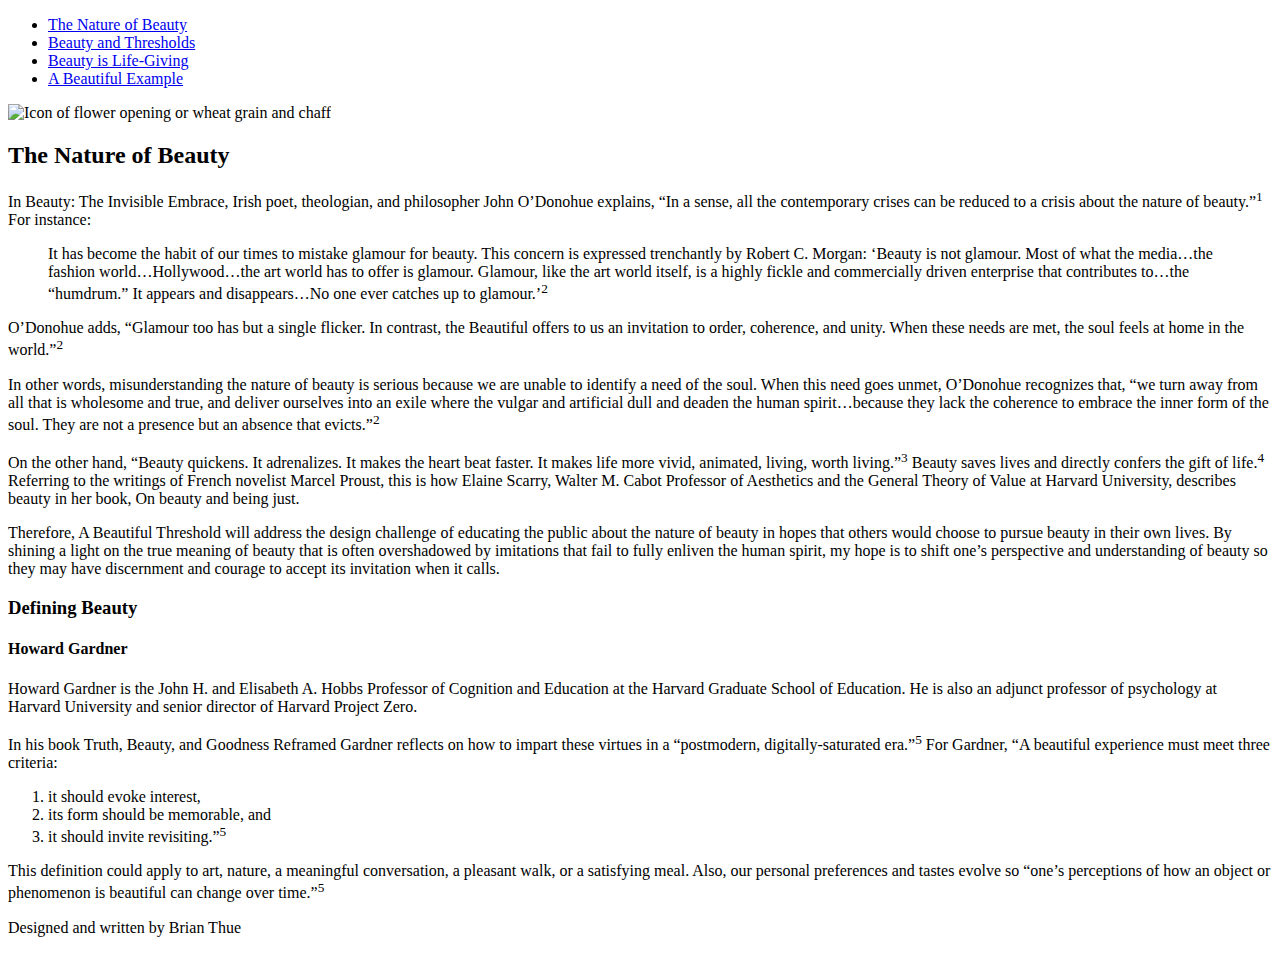
==== index.html @ b4523944 "Initial Commit" ====
<!doctype html>
<html lang="en">
<head>
	<meta charset="utf-8">
	<title>A Beautiful Threshold</title>
	<link type="text/css" rel="stylesheet" href="index_style.css">
	<link href="insert font here" rel="stylesheet">
</head>

<body>
	<nav class="main-nav">
		<ul>
			<li><a href="the_nature_of_beauty.html">The Nature of Beauty</a></li>
			<li><a href="beauty_and_thresholds.html">Beauty and Thresholds</a></li>
			<li><a href="beauty_is_life-giving.html">Beauty is Life-Giving</a></li>
			<li><a href="a_beautiful_example.html">A Beautiful Example</a></li>
		</ul>
	</nav>

	<section class="main-content">
		<img src="images/insert image here" alt="Icon of flower opening or wheat grain and chaff">

		<section class="content">
			<h2>The Nature of Beauty</h2>

			<p>In Beauty: The Invisible Embrace, Irish poet, theologian, and philosopher John O’Donohue explains, “In a sense, all the contemporary crises can be reduced to a crisis about the nature of beauty.”<sup>1</sup> For instance:</p>

			<blockquote>It has become the habit of our times to mistake glamour for beauty. This concern is expressed trenchantly by Robert C. Morgan: ‘Beauty is not glamour. Most of what the media…the fashion world…Hollywood…the art world has to offer is glamour. Glamour, like the art world itself, is a highly fickle and commercially driven enterprise that contributes to…the “humdrum.” It appears and disappears…No one ever catches up to glamour.’<sup>2</sup></blockquote>

			<p>O’Donohue adds, “Glamour too has but a single flicker. In contrast, the Beautiful offers to us an invitation to order, coherence, and unity. When these needs are met, the soul feels at home in the world.”<sup>2</sup></p> 

			<p>In other words, misunderstanding the nature of beauty is serious because we are unable to identify a need of the soul. When this need goes unmet, O’Donohue recognizes that, “we turn away from all that is wholesome and true, and deliver ourselves into an exile where the vulgar and artificial dull and deaden the human spirit…because they lack the coherence to embrace the inner form of the soul. They are not a presence but an absence that evicts.”<sup>2</sup></p>

			<p>On the other hand, “Beauty quickens. It adrenalizes. It makes the heart beat faster. It makes life more vivid, animated, living, worth living.”<sup>3</sup> Beauty saves lives and directly confers the gift of life.<sup>4</sup> Referring to the writings of French novelist Marcel Proust, this is how Elaine Scarry, Walter M. Cabot Professor of Aesthetics and the General Theory of Value at Harvard University, describes beauty in her book, On beauty and being just.</p>

			<p>Therefore, A Beautiful Threshold will address the design challenge of educating the public about the nature of beauty in hopes that others would choose to pursue beauty in their own lives. By shining a light on the true meaning of beauty that is often overshadowed by imitations that fail to fully enliven the human spirit, my hope is to shift one’s perspective and understanding of beauty so they may have discernment and courage to accept its invitation when it calls.</p>


			<h3>Defining Beauty</h3>

			<h4>Howard Gardner</h4>

			<p>Howard Gardner is the John H. and Elisabeth A. Hobbs Professor of Cognition and Education at the Harvard Graduate School of Education. He is also an adjunct professor of psychology at Harvard University and senior director of Harvard Project Zero.</p>

			<p>In his book Truth, Beauty, and Goodness Reframed Gardner reflects on how to impart these virtues in a “postmodern, digitally-saturated era.”<sup>5</sup> For Gardner, “A beautiful experience must meet three criteria:</p>

			<ol>
				<li>it should evoke interest,</li>
				<li>its form should be memorable, and</li>
				<li>it should invite revisiting.”<sup>5</sup></li>
			</ol>

			<p>This definition could apply to art, nature, a meaningful conversation, a pleasant walk, or a satisfying meal. Also, our personal preferences and tastes evolve so “one’s perceptions of how an object or phenomenon is beautiful can change over time.”<sup>5</sup></p>
		</section>

<footer class="page-footer">
	<article class="page-info">
		<p>Designed and written by Brian Thue</p>
	</article>
</footer>
</html>
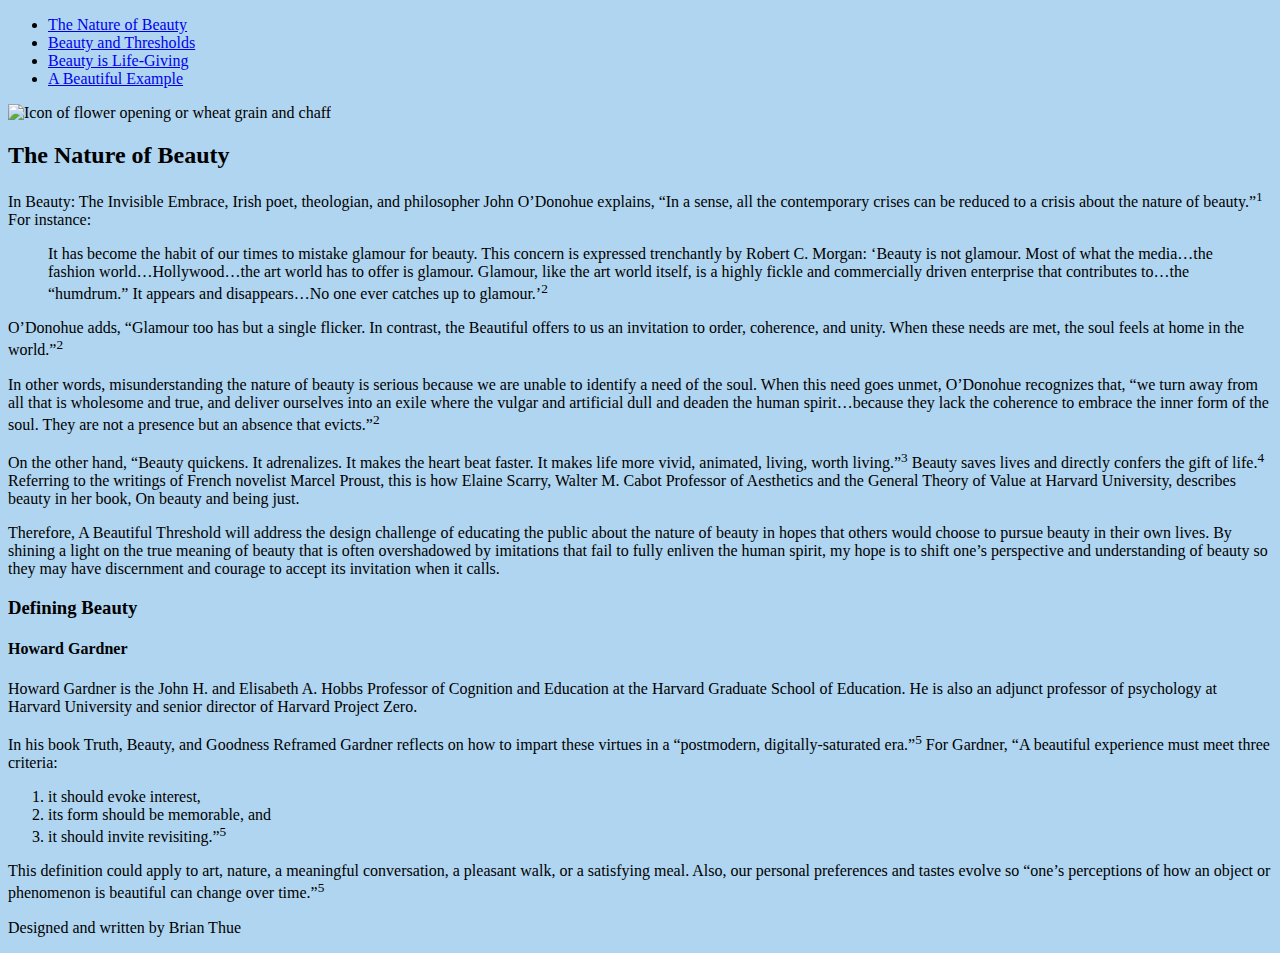
==== commit 6191b32d: "Fix CSS link in HTML <head>" ====
--- a/index.html
+++ b/index.html
@@ -3,7 +3,7 @@
 <head>
 	<meta charset="utf-8">
 	<title>A Beautiful Threshold</title>
-	<link type="text/css" rel="stylesheet" href="index_style.css">
+	<link type="text/css" rel="stylesheet" href="main.css">
 	<link href="insert font here" rel="stylesheet">
 </head>
 
--- a/main.css
+++ b/main.css
@@ -0,0 +1,23 @@
+@charset "UTF-8";
+
+/* Master of Arts in Graphic and Web Design Capstone Project
+ * A Beautiful Threshold
+ style.css
+/*
+
+
+/* Globals */
+
+html {
+	box-sizing: border-box;
+}
+
+*,*:before, *:after {
+	box-sizing: inherit;
+}
+
+html {
+	background: #b0d5f0;
+}
+
+}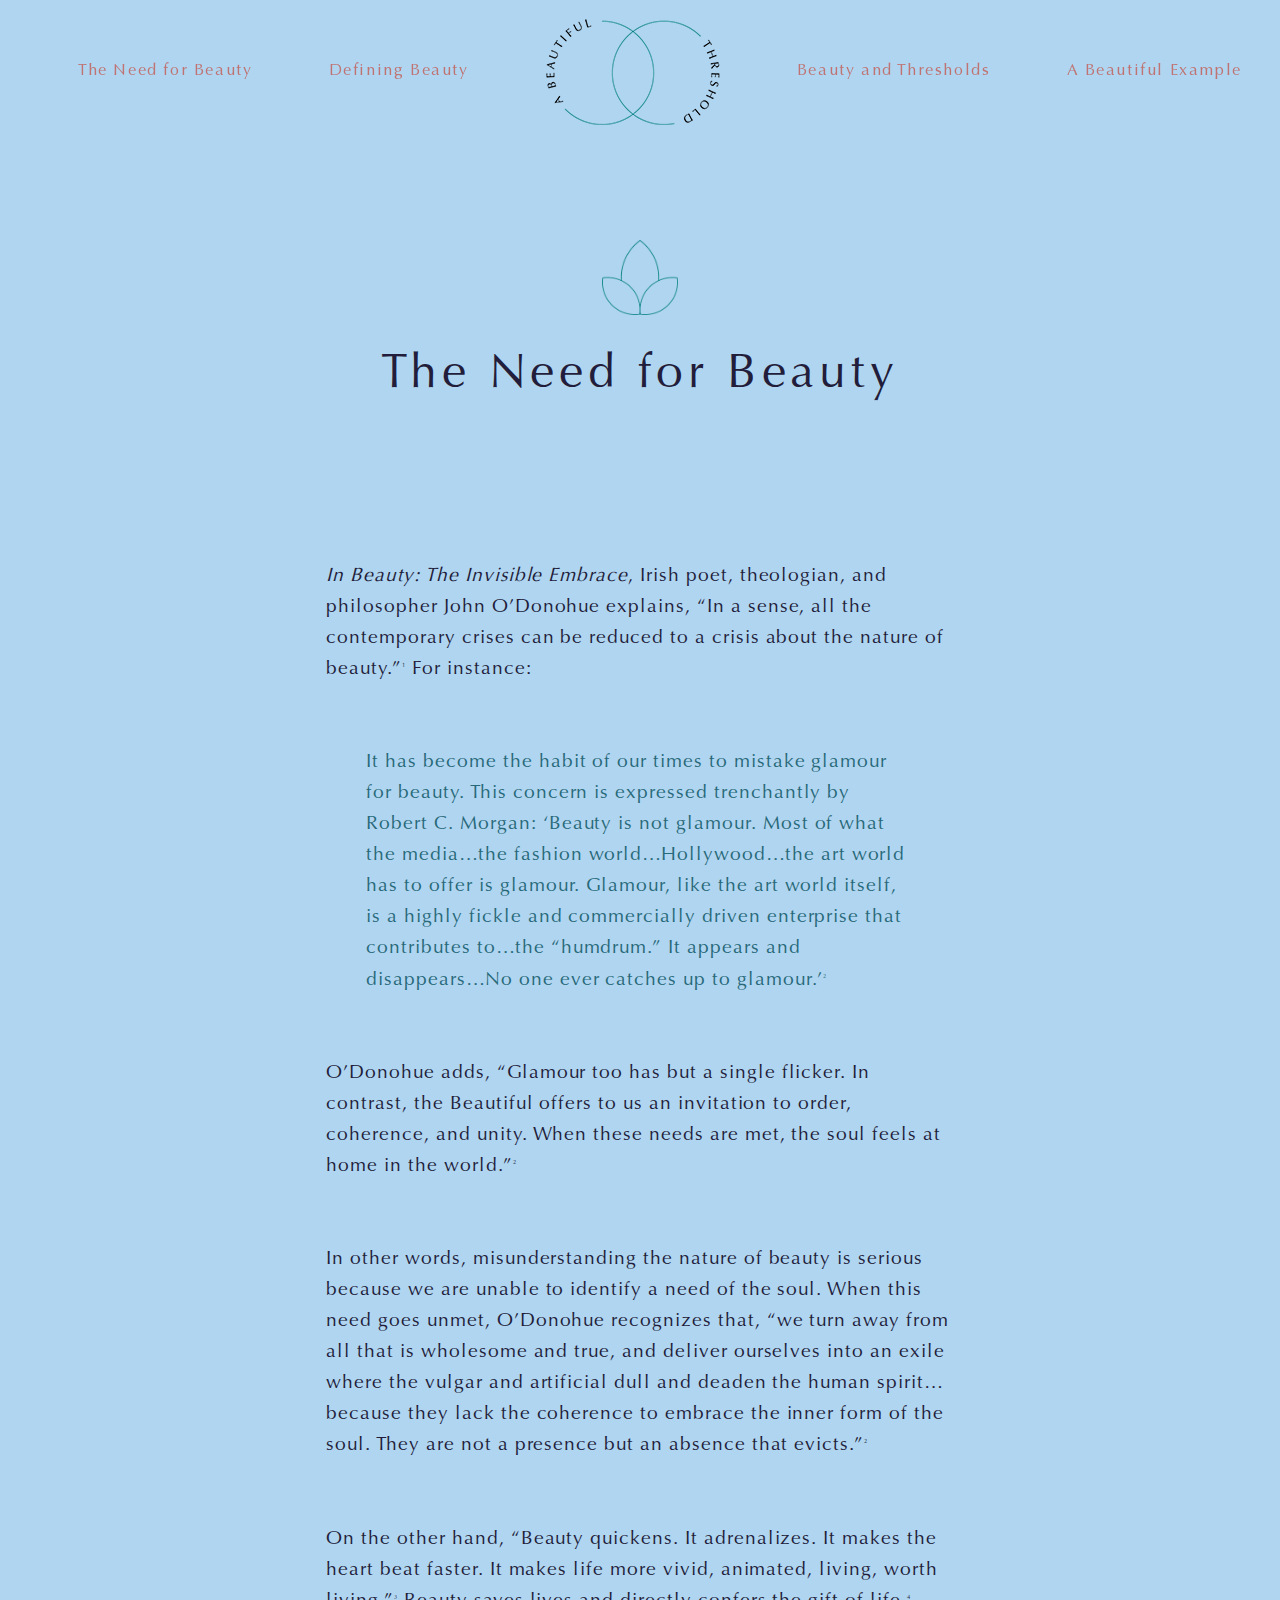
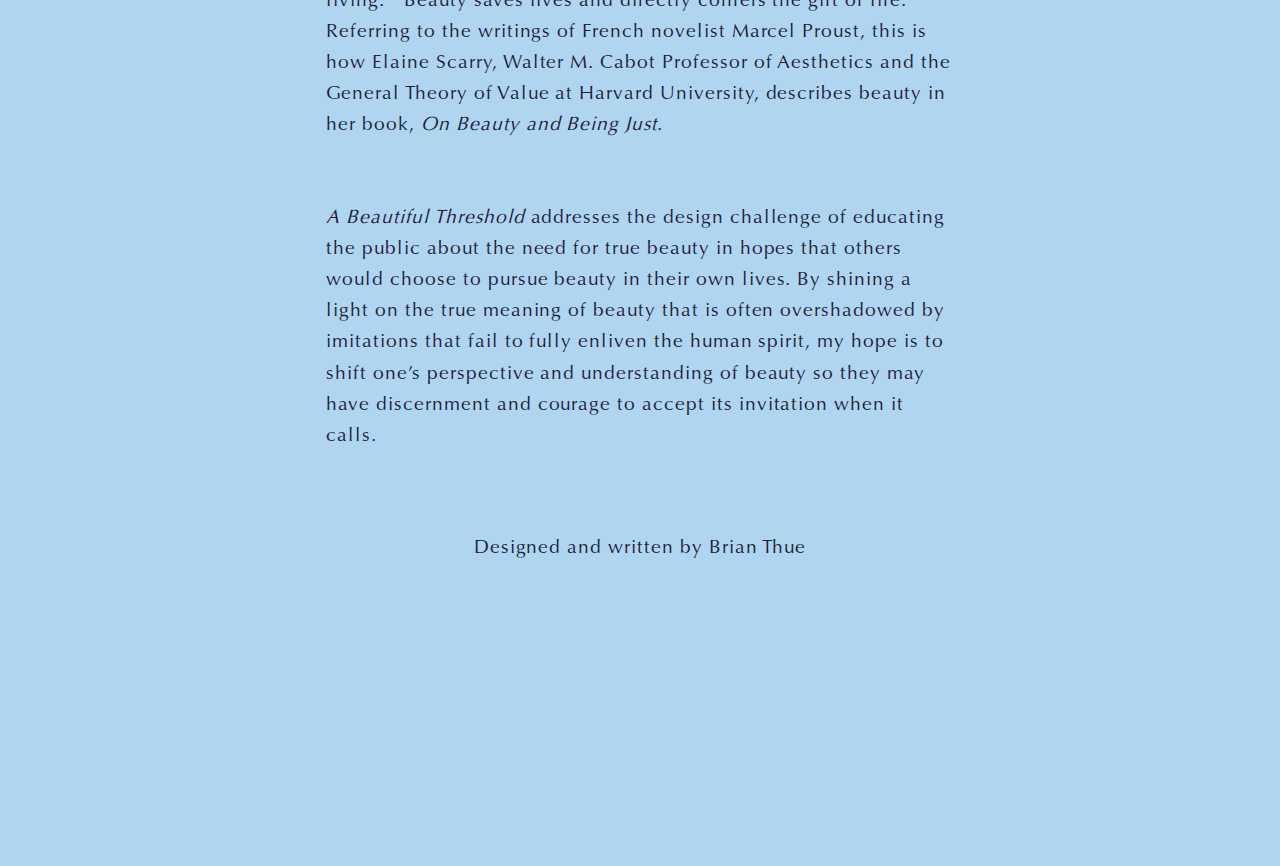
==== commit 84e3f6a2: "8.5 Capstone Project Page" ====
--- a/index.html
+++ b/index.html
@@ -5,25 +5,28 @@
 	<title>A Beautiful Threshold</title>
 	<link type="text/css" rel="stylesheet" href="main.css">
 	<link href="insert font here" rel="stylesheet">
+	<script src="mobile-nav.js"></script>
 </head>
 
 <body>
 	<nav class="main-nav">
 		<ul>
-			<li><a href="the_nature_of_beauty.html">The Nature of Beauty</a></li>
+			<li><a href="index.html">The Need for Beauty</a></li>
+			<li><a href="defining_beauty.html">Defining Beauty</a></li>
+			<li><a href="index.html"><img src="images/a_beautiful_threshold_logo_design_2_type_and_vector_rich_black_and_turquoise_rgb_176x111.png" alt="A Beautiful Threshold logo design"></a>
 			<li><a href="beauty_and_thresholds.html">Beauty and Thresholds</a></li>
-			<li><a href="beauty_is_life-giving.html">Beauty is Life-Giving</a></li>
 			<li><a href="a_beautiful_example.html">A Beautiful Example</a></li>
 		</ul>
 	</nav>
 
 	<section class="main-content">
-		<img src="images/insert image here" alt="Icon of flower opening or wheat grain and chaff">
+		<header class="page-header">
+			<img src="images/a_beautiful_threshold_icon_design_vector_turquoise_rgb_final_176x176.png" alt="Chaff falling from wheat grain or flower blooming icon">
+			<h1>The Need for Beauty</h1>
+		</header>
 
 		<section class="content">
-			<h2>The Nature of Beauty</h2>
-
-			<p>In Beauty: The Invisible Embrace, Irish poet, theologian, and philosopher John O’Donohue explains, “In a sense, all the contemporary crises can be reduced to a crisis about the nature of beauty.”<sup>1</sup> For instance:</p>
+			<p><cite>In Beauty: The Invisible Embrace</cite>, Irish poet, theologian, and philosopher John O’Donohue explains, “In a sense, all the contemporary crises can be reduced to a crisis about the nature of beauty.”<sup>1</sup> For instance:</p>
 
 			<blockquote>It has become the habit of our times to mistake glamour for beauty. This concern is expressed trenchantly by Robert C. Morgan: ‘Beauty is not glamour. Most of what the media…the fashion world…Hollywood…the art world has to offer is glamour. Glamour, like the art world itself, is a highly fickle and commercially driven enterprise that contributes to…the “humdrum.” It appears and disappears…No one ever catches up to glamour.’<sup>2</sup></blockquote>
 
@@ -31,31 +34,16 @@
 
 			<p>In other words, misunderstanding the nature of beauty is serious because we are unable to identify a need of the soul. When this need goes unmet, O’Donohue recognizes that, “we turn away from all that is wholesome and true, and deliver ourselves into an exile where the vulgar and artificial dull and deaden the human spirit…because they lack the coherence to embrace the inner form of the soul. They are not a presence but an absence that evicts.”<sup>2</sup></p>
 
-			<p>On the other hand, “Beauty quickens. It adrenalizes. It makes the heart beat faster. It makes life more vivid, animated, living, worth living.”<sup>3</sup> Beauty saves lives and directly confers the gift of life.<sup>4</sup> Referring to the writings of French novelist Marcel Proust, this is how Elaine Scarry, Walter M. Cabot Professor of Aesthetics and the General Theory of Value at Harvard University, describes beauty in her book, On beauty and being just.</p>
+			<p>On the other hand, “Beauty quickens. It adrenalizes. It makes the heart beat faster. It makes life more vivid, animated, living, worth living.”<sup>3</sup> Beauty saves lives and directly confers the gift of life.<sup>4</sup> Referring to the writings of French novelist Marcel Proust, this is how Elaine Scarry, Walter M. Cabot Professor of Aesthetics and the General Theory of Value at Harvard University, describes beauty in her book, <cite>On Beauty and Being Just</cite>.</p>
 
-			<p>Therefore, A Beautiful Threshold will address the design challenge of educating the public about the nature of beauty in hopes that others would choose to pursue beauty in their own lives. By shining a light on the true meaning of beauty that is often overshadowed by imitations that fail to fully enliven the human spirit, my hope is to shift one’s perspective and understanding of beauty so they may have discernment and courage to accept its invitation when it calls.</p>
-
-
-			<h3>Defining Beauty</h3>
-
-			<h4>Howard Gardner</h4>
-
-			<p>Howard Gardner is the John H. and Elisabeth A. Hobbs Professor of Cognition and Education at the Harvard Graduate School of Education. He is also an adjunct professor of psychology at Harvard University and senior director of Harvard Project Zero.</p>
-
-			<p>In his book Truth, Beauty, and Goodness Reframed Gardner reflects on how to impart these virtues in a “postmodern, digitally-saturated era.”<sup>5</sup> For Gardner, “A beautiful experience must meet three criteria:</p>
-
-			<ol>
-				<li>it should evoke interest,</li>
-				<li>its form should be memorable, and</li>
-				<li>it should invite revisiting.”<sup>5</sup></li>
-			</ol>
-
-			<p>This definition could apply to art, nature, a meaningful conversation, a pleasant walk, or a satisfying meal. Also, our personal preferences and tastes evolve so “one’s perceptions of how an object or phenomenon is beautiful can change over time.”<sup>5</sup></p>
+			<p><cite>A Beautiful Threshold</cite> addresses the design challenge of educating the public about the need for true beauty in hopes that others would choose to pursue beauty in their own lives. By shining a light on the true meaning of beauty that is often overshadowed by imitations that fail to fully enliven the human spirit, my hope is to shift one’s perspective and understanding of beauty so they may have discernment and courage to accept its invitation when it calls.</p>
 		</section>
+	</section>
 
 <footer class="page-footer">
 	<article class="page-info">
 		<p>Designed and written by Brian Thue</p>
 	</article>
 </footer>
+</body>
 </html>--- a/main.css
+++ b/main.css
@@ -7,6 +7,12 @@
 
 
 /* Globals */
+
+@font-face {
+	font-family: "OptimaLTStd";
+	src: url("fonts/OptimaLTStd.woff"),
+		 url("fonts/OptimaLTStd.ttf");
+}
 
 html {
 	box-sizing: border-box;
@@ -20,4 +26,112 @@
 	background: #b0d5f0;
 }
 
+body {
+	/* border: 1px solid blue; */
+	display: flex;
+	flex-wrap: wrap;
+	justify-content: center;
+	color: #221d3b;
+	font-family: "OptimaLTStd", sans-serif;
+	/*margin: 15em 20em;*/
+	width: 49%;
+	margin: 15em auto;
+}
+
+
+/* Navigation */
+
+.main-nav {
+	/* border: 1px solid red; */
+	color: #171837;
+	letter-spacing: 0.1em;
+	position: fixed;
+	top: 0;
+	left: 0;
+	width: 100%;
+}
+
+.main-nav img {
+	/* border: 1px solid blue; */
+	display: block;
+	margin: 0 auto;
+}
+
+.main-nav ul {
+	/* border: 1px solid turquoise; */
+	display: flex;
+	flex-direction: row;
+	justify-content: space-around;
+	align-items: center;
+	list-style: none;
+}
+
+.main-nav li {
+	/* border: 1px solid yellow; */
+	transition: all 1s;
+	opacity: 1.0;
+}
+
+.main-nav li a {
+	color: #bf7372;
+	text-decoration: none;
+}
+
+.main-nav li a:hover {
+	color: #6d1a34;
+	transition: all 1s;
+}
+
+
+/* Main Content */
+
+h1 {
+	/* border: 1px solid green; */
+	font-size: 3em;
+	font-weight: lighter;
+	letter-spacing: 0.1em;
+	text-align: center;
+	margin-bottom: 3.236em;
+}
+
+h2, h3, h4 {
+	font-weight: lighter;
+	letter-spacing: 0.05em;
+	margin-top: 3.236em;
+	margin-bottom: 1.618em;
+}
+
+blockquote, p {
+	font-size: 1.2em;
+	font-weight: lighter;
+	letter-spacing: 0.05em;
+	line-height: 1.618;
+	margin-bottom: 3.236em;
+}
+
+blockquote {
+	color: #276979;
+}
+
+sup {
+	font-size: 0.1618em;
+}
+
+.page-header {
+	/* border: 1px solid red; */
+}
+
+.page-header img {
+	/* border: 1px solid green; */
+	display: block;
+	margin: 0 auto;
+	width: 12%;
+	height: auto;
+}
+
+
+/* Page Footer */
+
+.page-footer {
+	/* border: 1px solid red; */
 }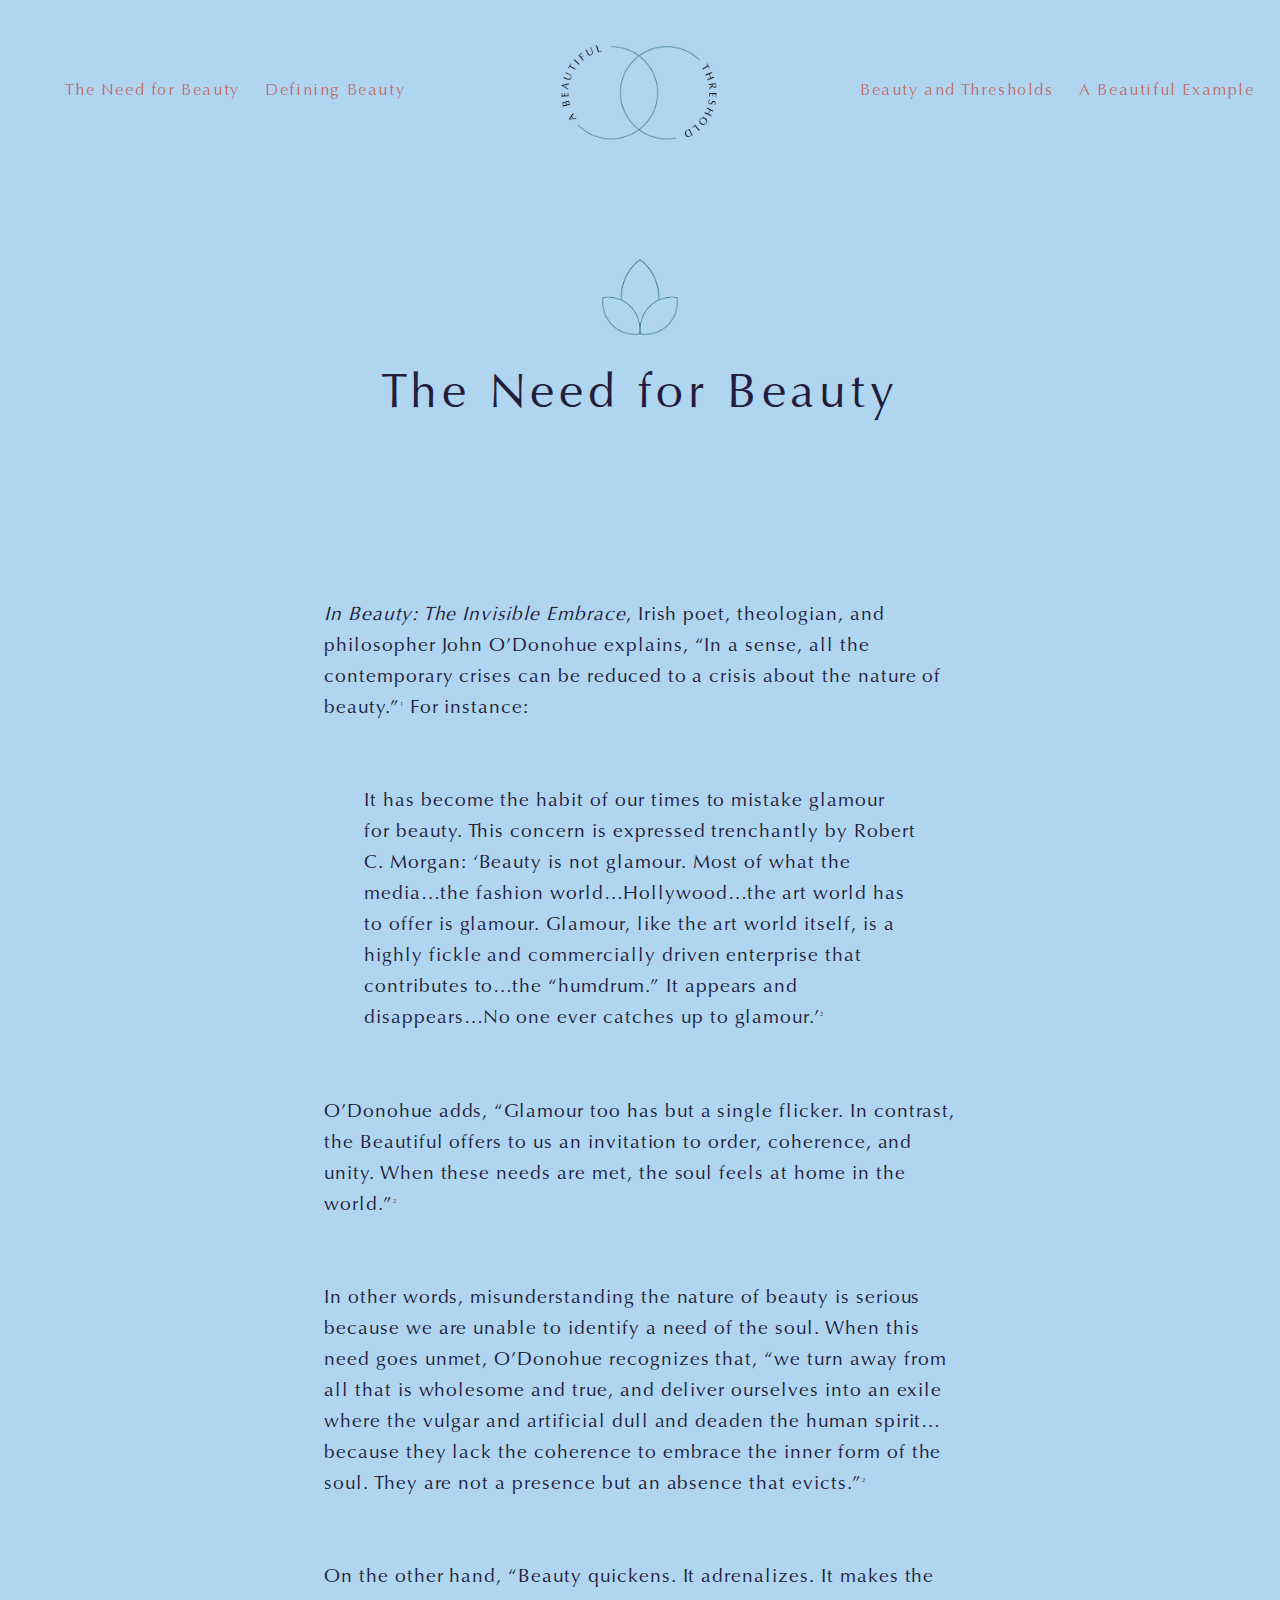
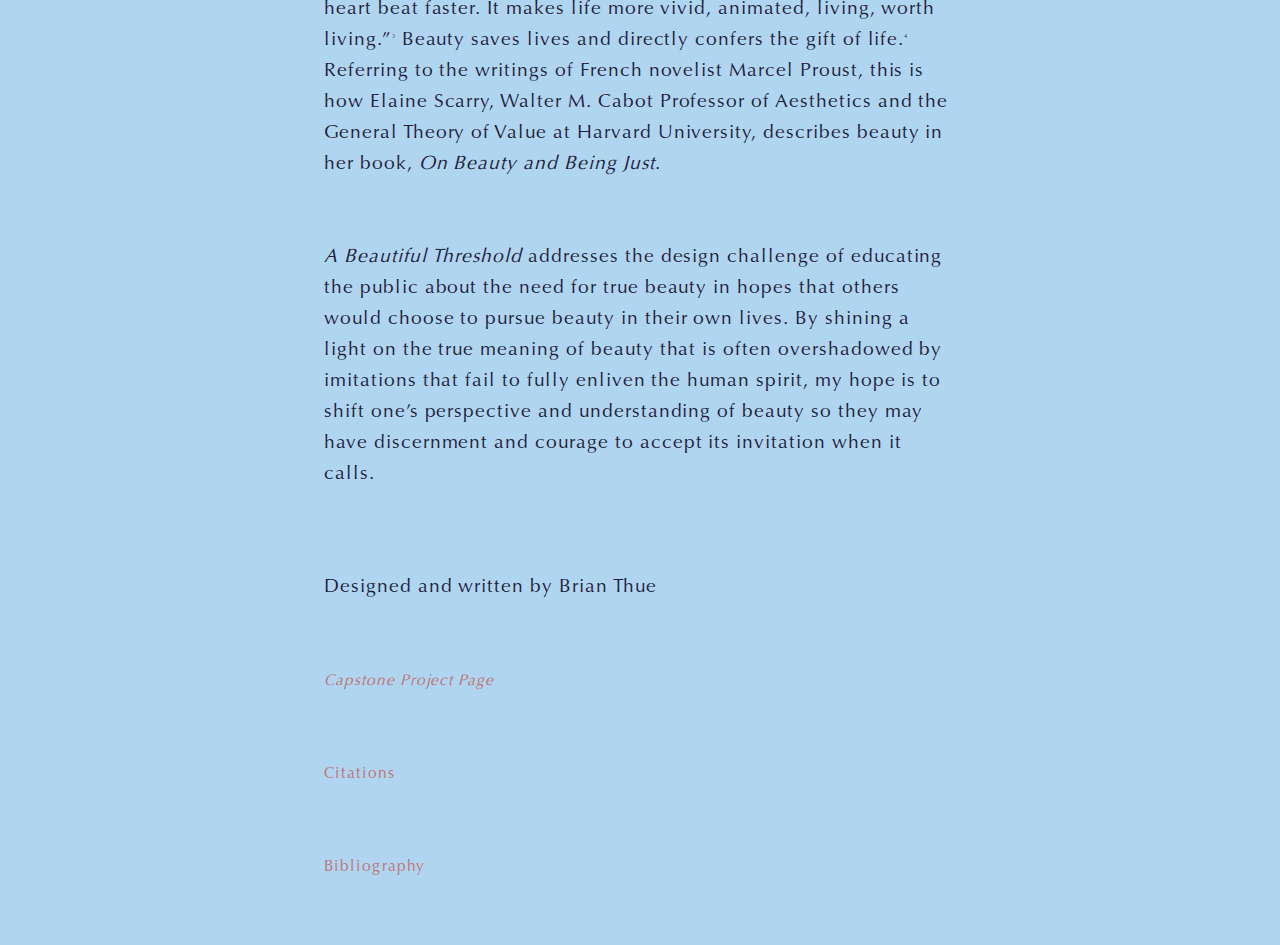
==== commit 89798e00: "Final Commit" ====
--- a/index.html
+++ b/index.html
@@ -13,7 +13,7 @@
 		<ul>
 			<li><a href="index.html">The Need for Beauty</a></li>
 			<li><a href="defining_beauty.html">Defining Beauty</a></li>
-			<li><a href="index.html"><img src="images/a_beautiful_threshold_logo_design_2_type_and_vector_rich_black_and_turquoise_rgb_176x111.png" alt="A Beautiful Threshold logo design"></a>
+			<li><a href="index.html"><img src="images/a_beautiful_threshold_logo_design_2_type_and_vector_rich_black_and_turquoise_rgb_0.4pt.png" alt="A Beautiful Threshold logo design"></a></li>
 			<li><a href="beauty_and_thresholds.html">Beauty and Thresholds</a></li>
 			<li><a href="a_beautiful_example.html">A Beautiful Example</a></li>
 		</ul>
@@ -21,7 +21,7 @@
 
 	<section class="main-content">
 		<header class="page-header">
-			<img src="images/a_beautiful_threshold_icon_design_vector_turquoise_rgb_final_176x176.png" alt="Chaff falling from wheat grain or flower blooming icon">
+			<img src="images/a_beautiful_threshold_icon_design_vector_turquoise_rgb_0.4pt.png" alt="Chaff falling from wheat grain or flower blooming icon">
 			<h1>The Need for Beauty</h1>
 		</header>
 
@@ -43,6 +43,9 @@
 <footer class="page-footer">
 	<article class="page-info">
 		<p>Designed and written by Brian Thue</p>
+		<p><cite><a href="capstone_project_page.html">Capstone Project Page</a></cite></p>
+		<p><a href="https://docs.google.com/document/d/1xzVyT9tkaq7tnKGejWb7A1LGiLTHnBIwlQ0SkW247mE/edit?usp=sharing" target="_blank">Citations</a></p>
+		<p><a href="https://docs.google.com/document/d/1Bk0yT2zb2llOJWb-ZgU82sClEegnebOxwhsPK9ZjPyk/edit?usp=sharing" target="_blank">Bibliography</a></p>
 	</article>
 </footer>
 </body>
--- a/main.css
+++ b/main.css
@@ -27,15 +27,8 @@
 }
 
 body {
-	/* border: 1px solid blue; */
-	display: flex;
-	flex-wrap: wrap;
-	justify-content: center;
 	color: #221d3b;
 	font-family: "OptimaLTStd", sans-serif;
-	/*margin: 15em 20em;*/
-	width: 49%;
-	margin: 15em auto;
 }
 
 
@@ -52,16 +45,30 @@
 }
 
 .main-nav img {
-	/* border: 1px solid blue; */
+	/* border: 1px solid turquoise; */
 	display: block;
 	margin: 0 auto;
+	margin-top: 1.618em;
+	margin-bottom: 1.618em;
+	width: 12%;
+	height: auto;
+}
+
+.main-nav li img {
+	display: block;
+	margin: 0 auto;
+	margin-top: 1.618em;
+	margin-bottom: 1.618em;
+	padding-left: 0.75em;
+	width: 42%;
+	height: auto;
 }
 
 .main-nav ul {
 	/* border: 1px solid turquoise; */
 	display: flex;
 	flex-direction: row;
-	justify-content: space-around;
+	justify-content: space-evenly;
 	align-items: center;
 	list-style: none;
 }
@@ -84,6 +91,25 @@
 
 
 /* Main Content */
+
+.page-header img {
+	/* border: 1px solid green; */
+	display: block;
+	margin: 0 auto;
+	width: 14.7%;
+	height: auto;
+}
+
+.main-content {
+	/* border: 1px solid turquoise; */
+	display: flex;
+	flex-wrap: wrap;
+	justify-content: center;
+	width: 50%;
+	margin: 0 auto;
+	margin-top: 16.18em;
+}
+
 
 h1 {
 	/* border: 1px solid green; */
@@ -101,6 +127,14 @@
 	margin-bottom: 1.618em;
 }
 
+.content-header h2 {
+	font-size: 1.618em;
+	letter-spacing: 0.1618em;
+	margin: 0;
+	margin-bottom: 3.236em;
+	padding: 0;
+}
+
 blockquote, p {
 	font-size: 1.2em;
 	font-weight: lighter;
@@ -109,29 +143,89 @@
 	margin-bottom: 3.236em;
 }
 
-blockquote {
-	color: #276979;
-}
-
 sup {
 	font-size: 0.1618em;
 }
 
-.page-header {
+figure {
 	/* border: 1px solid red; */
-}
-
-.page-header img {
-	/* border: 1px solid green; */
-	display: block;
-	margin: 0 auto;
-	width: 12%;
-	height: auto;
+	display: flex;
+	justify-content: center;
+	margin: 0 auto;
+	margin-bottom: 4.854em;
+	width: 100%;
+}
+
+.figure-grid {
+	/* border: 1px solid blue; */
+	margin: 0 auto;
+	margin-bottom: 4.854em;
+	width: 100%;
+	height: auto;
+	display: flex;
+	flex-direction: column;
+	flex-wrap: wrap;
+	justify-content: space-evenly;
+	align-items: center;
+}
+
+.figure-grid img {
+	margin-top: 1.618em;
+	margin-bottom: 1.618em;
+}
+
+.logo-sketch-custom img {
+	width: 26%;
+	height: auto;
+	margin: 9.25em;
+}
+
+.logo-sketch-custom {
+	background-color: white;
+	margin: 1.618em 0;
+	width: 100%;
+}
+
+.logo-custom img {
+	width: 24.25%;
+	height: auto;
+	margin: 9.25em;
+}
+
+.logo-custom {
+	background-color: white;
+	width: 100%;
+}
+
+.icon-custom img {
+	width: 11.5%;
+	height: auto;
+	margin: 10.1em;
+}
+
+.icon-custom {
+	background-color: white;
+	width: 100%;
 }
 
 
 /* Page Footer */
 
 .page-footer {
-	/* border: 1px solid red; */
+	margin: 0 auto;
+	height: auto;
+	width: 50%;
+}
+
+.page-footer a {
+	font-size: 0.809em;
+	transition: all 1s;
+	opacity: 1.0;
+	color: #bf7372;
+	text-decoration: none;
+}
+
+.page-footer a:hover {
+	color: #6d1a34;
+	transition: all 1s;
 }